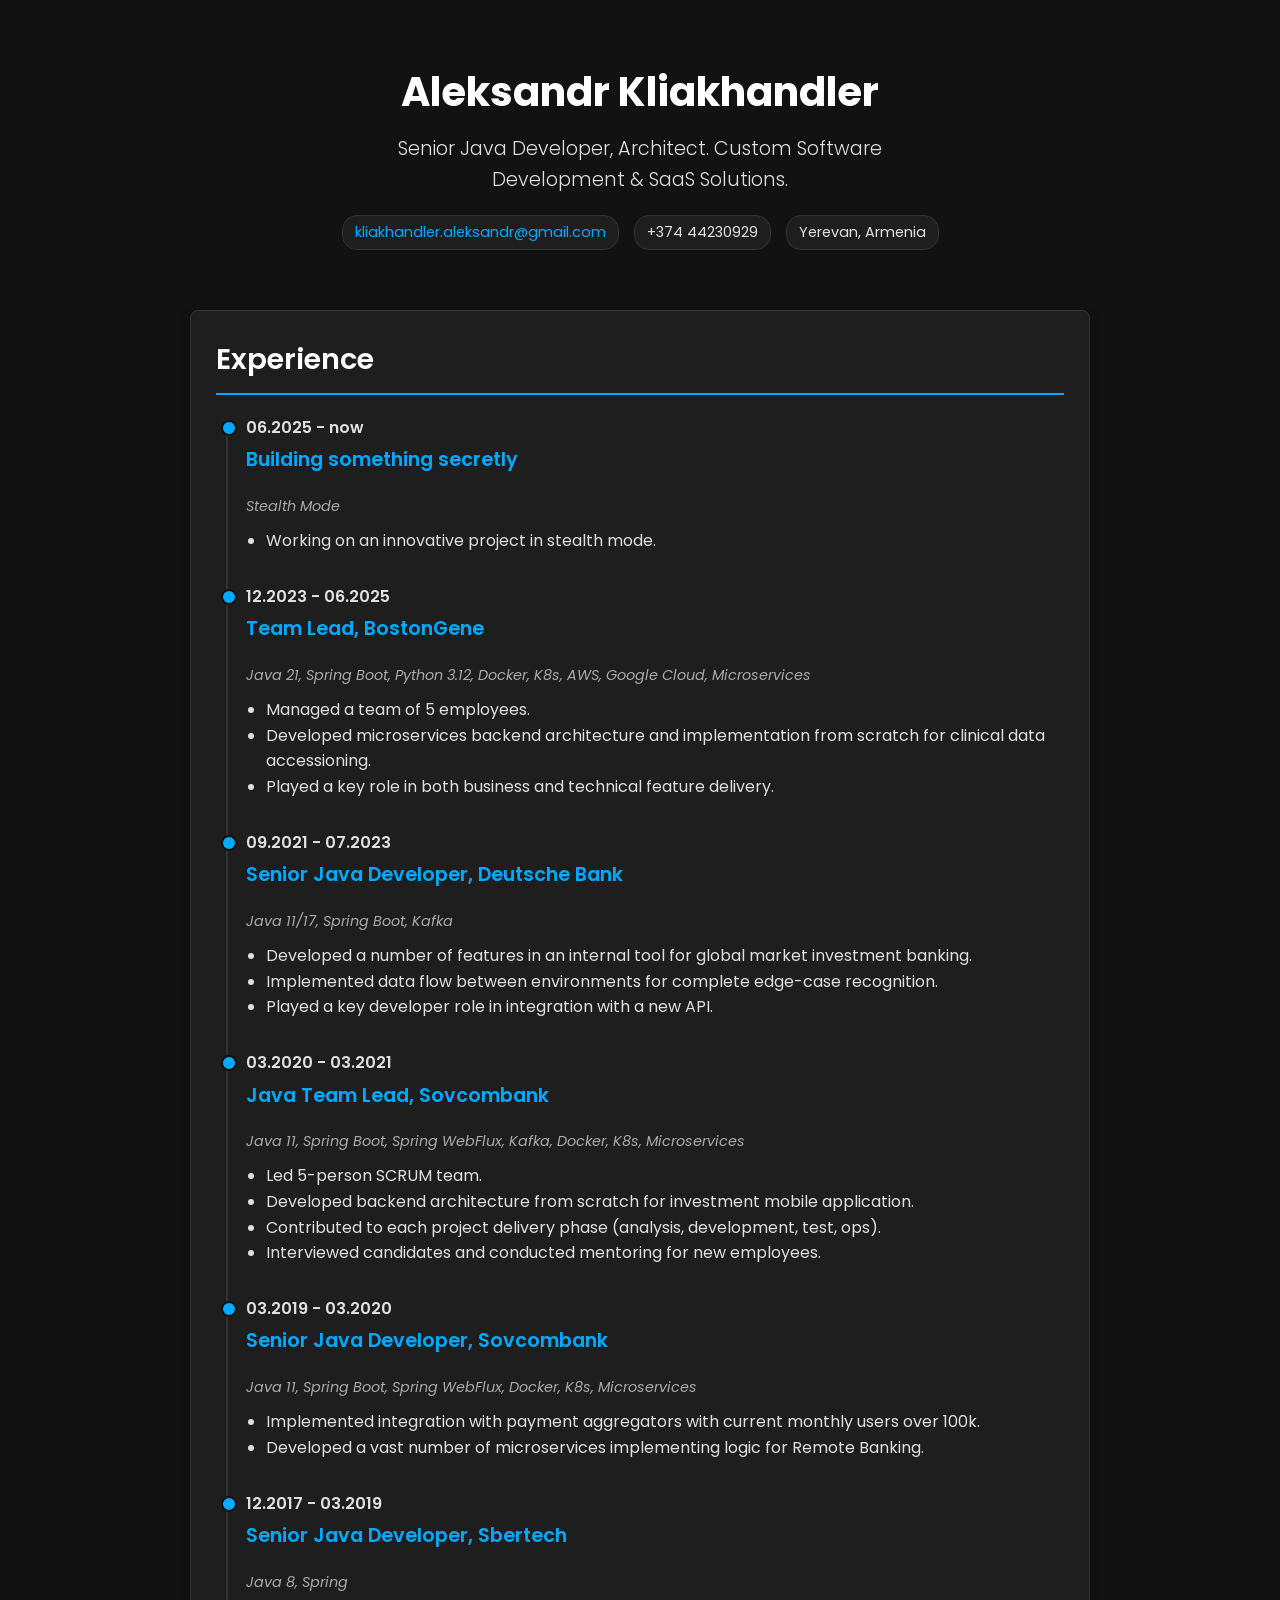
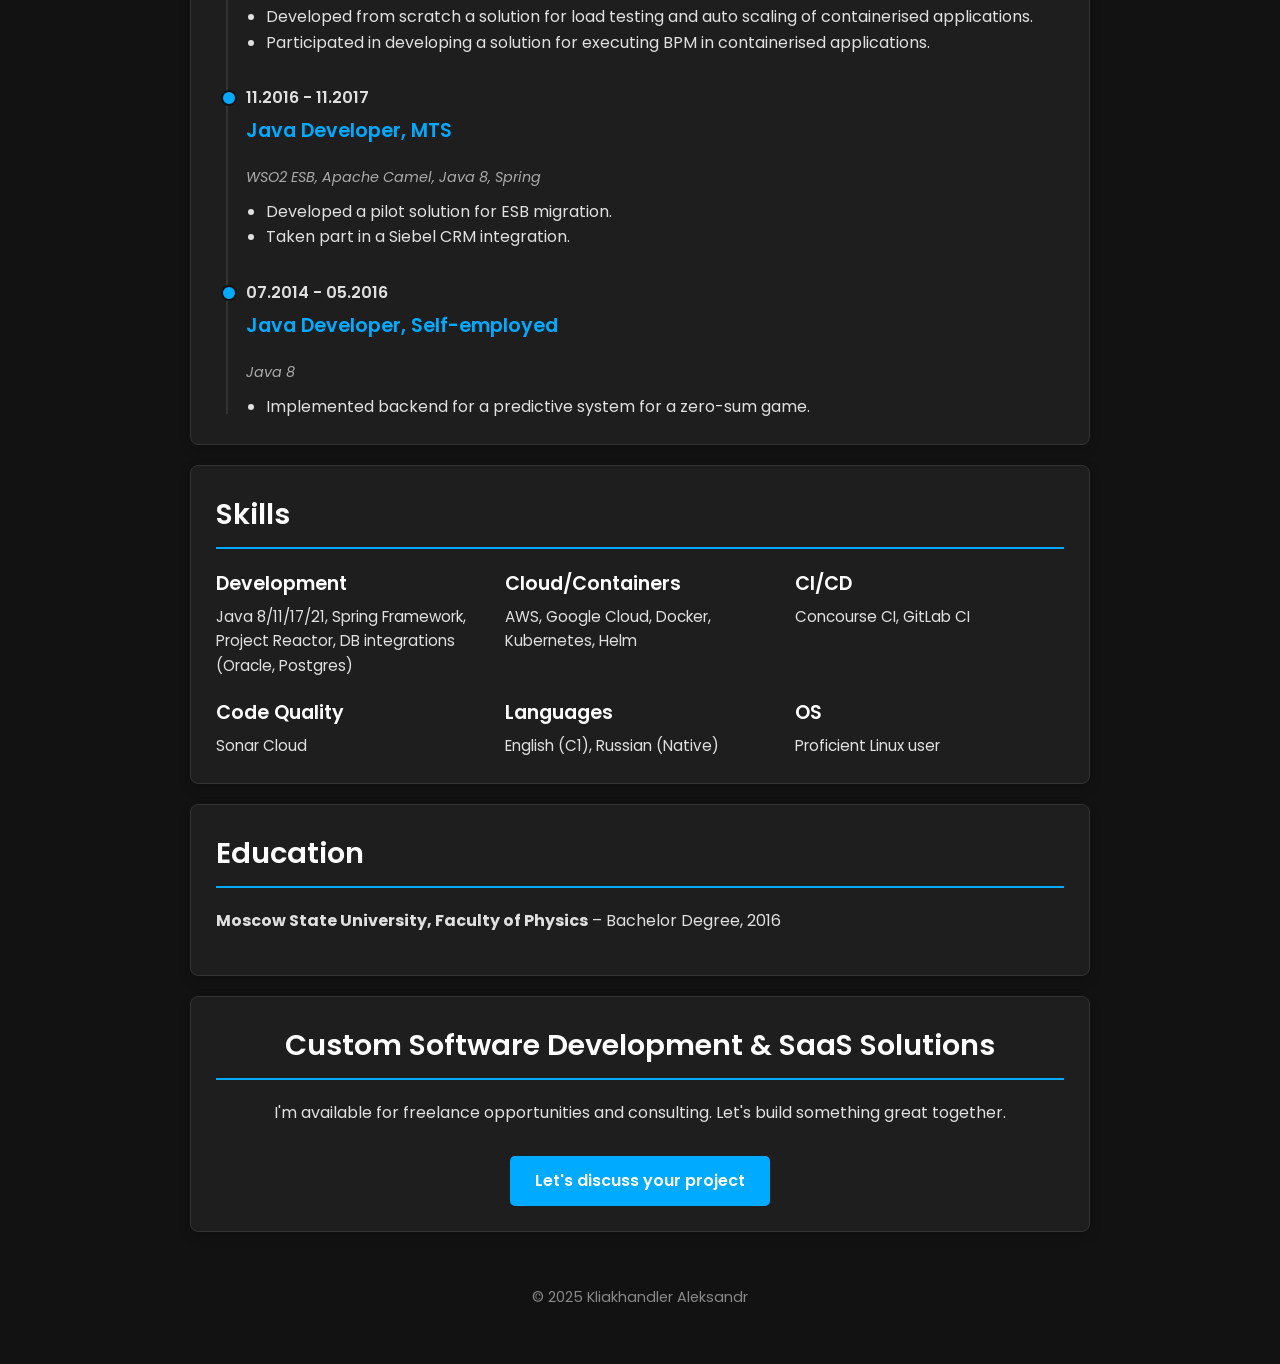
==== index.html @ 2d1e1392 "refactor: change website focus" ====
<!DOCTYPE html>
<html lang="en">
<head>
    <meta charset="UTF-8">
    <meta name="viewport" content="width=device-width, initial-scale=1.0">
    <title>Aleksandr Kliakhandler - Senior Java Developer, Architect</title>
    <link rel="stylesheet" href="style.css">
    <link rel="preconnect" href="https://fonts.googleapis.com">
    <link rel="preconnect" href="https://fonts.gstatic.com" crossorigin>
    <link href="https://fonts.googleapis.com/css2?family=Poppins:wght@300;400;600;700&display=swap" rel="stylesheet">
</head>
<body>
    <div class="container">
        <header class="header">
            <div class="header-main">
                <h1 class="name">Aleksandr Kliakhandler</h1>
                <p class="tagline">Senior Java Developer, Architect. Custom Software Development & SaaS Solutions.</p>
            </div>
            <div class="contact-info">
                <a href="mailto:kliakhandler.aleksandr@gmail.com">kliakhandler.aleksandr@gmail.com</a>
                <span>+374 44230929</span>
                <span>Yerevan, Armenia</span>
            </div>
        </header>

        <main>
            <section id="experience" class="card">
                <h2>Experience</h2>
                <div class="timeline">
                    <div class="timeline-item">
                        <div class="timeline-date">06.2025 - now</div>
                        <div class="timeline-content">
                            <h3>Building something secretly</h3>
                            <p class="tech-stack">Stealth Mode</p>
                            <ul>
                                <li>Working on an innovative project in stealth mode.</li>
                            </ul>
                        </div>
                    </div>
                    <div class="timeline-item">
                        <div class="timeline-date">12.2023 - 06.2025</div>
                        <div class="timeline-content">
                            <h3>Team Lead, BostonGene</h3>
                            <p class="tech-stack">Java 21, Spring Boot, Python 3.12, Docker, K8s, AWS, Google Cloud, Microservices</p>
                            <ul>
                                <li>Managed a team of 5 employees.</li>
                                <li>Developed microservices backend architecture and implementation from scratch for clinical data accessioning.</li>
                                <li>Played a key role in both business and technical feature delivery.</li>
                            </ul>
                        </div>
                    </div>
                    <div class="timeline-item">
                        <div class="timeline-date">09.2021 - 07.2023</div>
                        <div class="timeline-content">
                            <h3>Senior Java Developer, Deutsche Bank</h3>
                            <p class="tech-stack">Java 11/17, Spring Boot, Kafka</p>
                            <ul>
                                <li>Developed a number of features in an internal tool for global market investment banking.</li>
                                <li>Implemented data flow between environments for complete edge-case recognition.</li>
                                <li>Played a key developer role in integration with a new API.</li>
                            </ul>
                        </div>
                    </div>
                    <div class="timeline-item">
                        <div class="timeline-date">03.2020 - 03.2021</div>
                        <div class="timeline-content">
                            <h3>Java Team Lead, Sovcombank</h3>
                            <p class="tech-stack">Java 11, Spring Boot, Spring WebFlux, Kafka, Docker, K8s, Microservices</p>
                            <ul>
                                <li>Led 5-person SCRUM team.</li>
                                <li>Developed backend architecture from scratch for investment mobile application.</li>
                                <li>Contributed to each project delivery phase (analysis, development, test, ops).</li>
                                <li>Interviewed candidates and conducted mentoring for new employees.</li>
                            </ul>
                        </div>
                    </div>
                    <div class="timeline-item">
                        <div class="timeline-date">03.2019 - 03.2020</div>
                        <div class="timeline-content">
                            <h3>Senior Java Developer, Sovcombank</h3>
                            <p class="tech-stack">Java 11, Spring Boot, Spring WebFlux, Docker, K8s, Microservices</p>
                            <ul>
                                <li>Implemented integration with payment aggregators with current monthly users over 100k.</li>
                                <li>Developed a vast number of microservices implementing logic for Remote Banking.</li>
                            </ul>
                        </div>
                    </div>
                     <div class="timeline-item">
                        <div class="timeline-date">12.2017 - 03.2019</div>
                        <div class="timeline-content">
                            <h3>Senior Java Developer, Sbertech</h3>
                            <p class="tech-stack">Java 8, Spring</p>
                            <ul>
                                <li>Developed from scratch a solution for load testing and auto scaling of containerised applications.</li>
                                <li>Participated in developing a solution for executing BPM in containerised applications.</li>
                            </ul>
                        </div>
                    </div>
                    <div class="timeline-item">
                        <div class="timeline-date">11.2016 - 11.2017</div>
                        <div class="timeline-content">
                            <h3>Java Developer, MTS</h3>
                            <p class="tech-stack">WSO2 ESB, Apache Camel, Java 8, Spring</p>
                            <ul>
                                <li>Developed a pilot solution for ESB migration.</li>
                                <li>Taken part in a Siebel CRM integration.</li>
                            </ul>
                        </div>
                    </div>
                    <div class="timeline-item">
                        <div class="timeline-date">07.2014 - 05.2016</div>
                        <div class="timeline-content">
                            <h3>Java Developer, Self-employed</h3>
                            <p class="tech-stack">Java 8</p>
                            <ul>
                                <li>Implemented backend for a predictive system for a zero-sum game.</li>
                            </ul>
                        </div>
                    </div>
                </div>
            </section>

            <section id="skills" class="card">
                <h2>Skills</h2>
                <div class="skills-grid">
                    <div class="skill-category">
                        <h3>Development</h3>
                        <p>Java 8/11/17/21, Spring Framework, Project Reactor, DB integrations (Oracle, Postgres)</p>
                    </div>
                    <div class="skill-category">
                        <h3>Cloud/Containers</h3>
                        <p>AWS, Google Cloud, Docker, Kubernetes, Helm</p>
                    </div>
                    <div class="skill-category">
                        <h3>CI/CD</h3>
                        <p>Concourse CI, GitLab CI</p>
                    </div>
                    <div class="skill-category">
                        <h3>Code Quality</h3>
                        <p>Sonar Cloud</p>
                    </div>
                     <div class="skill-category">
                        <h3>Languages</h3>
                        <p>English (C1), Russian (Native)</p>
                    </div>
                     <div class="skill-category">
                        <h3>OS</h3>
                        <p>Proficient Linux user</p>
                    </div>
                </div>
            </section>

            <section id="education" class="card">
                <h2>Education</h2>
                <p><strong>Moscow State University, Faculty of Physics</strong> – Bachelor Degree, 2016</p>
            </section>

            <section id="cta" class="card">
                <h2>Custom Software Development & SaaS Solutions</h2>
                <p>I'm available for freelance opportunities and consulting. Let's build something great together.</p>
                <a href="mailto:kliakhandler.aleksandr@gmail.com" class="cta-button">Let's discuss your project</a>
            </section>
        </main>

        <footer>
            <p>&copy; 2025 Kliakhandler Aleksandr</p>
        </footer>
    </div>
</body>
</html>
---- style.css ----
:root {
    --bg-color: #121212;
    --card-color: #1e1e1e;
    --text-color: #e0e0e0;
    --heading-color: #ffffff;
    --accent-color: #00aaff;
    --accent-hover: #0088cc;
    --border-color: #333;
}

body {
    font-family: 'Poppins', sans-serif;
    background-color: var(--bg-color);
    color: var(--text-color);
    margin: 0;
    padding: 20px;
    line-height: 1.6;
}

.container {
    max-width: 900px;
    margin: 0 auto;
}

.card {
    background-color: var(--card-color);
    border-radius: 8px;
    padding: 25px;
    margin-bottom: 20px;
    border: 1px solid var(--border-color);
    box-shadow: 0 4px 12px rgba(0, 0, 0, 0.2);
}

h1, h2, h3 {
    color: var(--heading-color);
    margin-top: 0;
}

h1.name {
    font-size: 2.5rem;
    font-weight: 700;
    margin: 0;
}

h2 {
    font-size: 1.8rem;
    font-weight: 600;
    border-bottom: 2px solid var(--accent-color);
    padding-bottom: 10px;
    margin-bottom: 20px;
}

h3 {
    font-size: 1.2rem;
    font-weight: 600;
    color: var(--accent-color);
}

a {
    color: var(--accent-color);
    text-decoration: none;
    transition: color 0.3s ease;
}

a:hover {
    color: var(--accent-hover);
}

/* Header */
.header {
    text-align: center;
    padding: 40px 20px;
    margin-bottom: 20px;
}

.tagline {
    font-size: 1.2rem;
    font-weight: 300;
    max-width: 600px;
    margin: 10px auto 20px;
}

.contact-info {
    display: flex;
    flex-wrap: wrap;
    justify-content: center;
    gap: 15px;
    font-size: 0.9rem;
}

.contact-info span, .contact-info a {
    background: var(--card-color);
    padding: 5px 12px;
    border-radius: 15px;
    border: 1px solid var(--border-color);
}

/* Experience Timeline */
.timeline {
    position: relative;
    padding-left: 30px;
}

.timeline::before {
    content: '';
    position: absolute;
    left: 10px;
    top: 5px;
    bottom: 5px;
    width: 2px;
    background-color: var(--border-color);
}

.timeline-item {
    position: relative;
    margin-bottom: 30px;
}

.timeline-item:last-child {
    margin-bottom: 0;
}

.timeline-item::before {
    content: '';
    position: absolute;
    left: -25px;
    top: 5px;
    width: 12px;
    height: 12px;
    border-radius: 50%;
    background-color: var(--accent-color);
    border: 2px solid var(--bg-color);
}

.timeline-date {
    font-weight: 600;
    color: var(--text-color);
    margin-bottom: 5px;
}

.tech-stack {
    font-size: 0.9rem;
    font-style: italic;
    color: #aaa;
    margin-bottom: 10px;
}

.timeline-content ul {
    padding-left: 20px;
    margin: 0;
}

/* Skills */
.skills-grid {
    display: grid;
    grid-template-columns: repeat(auto-fit, minmax(250px, 1fr));
    gap: 20px;
}

.skill-category h3 {
    margin-bottom: 5px;
    color: var(--heading-color);
}

.skill-category p {
    margin: 0;
    font-size: 0.95rem;
}

/* CTA */
#cta {
    text-align: center;
}

.cta-button {
    display: inline-block;
    background-color: var(--accent-color);
    color: var(--heading-color);
    padding: 12px 25px;
    border-radius: 5px;
    font-weight: 600;
    margin-top: 15px;
    transition: background-color 0.3s ease, transform 0.2s ease;
}

.cta-button:hover {
    background-color: var(--accent-hover);
    color: var(--heading-color);
    transform: translateY(-2px);
}

/* Footer */
footer {
    text-align: center;
    padding: 20px;
    margin-top: 20px;
    font-size: 0.9rem;
    color: #888;
}

/* Responsive Design */
@media (max-width: 768px) {
    body {
        padding: 10px;
    }
    .header {
        padding: 20px 10px;
    }
    h1.name {
        font-size: 2rem;
    }
    .tagline {
        font-size: 1rem;
    }
    .card {
        padding: 20px;
    }
    .contact-info {
        flex-direction: column;
        gap: 10px;
    }
}
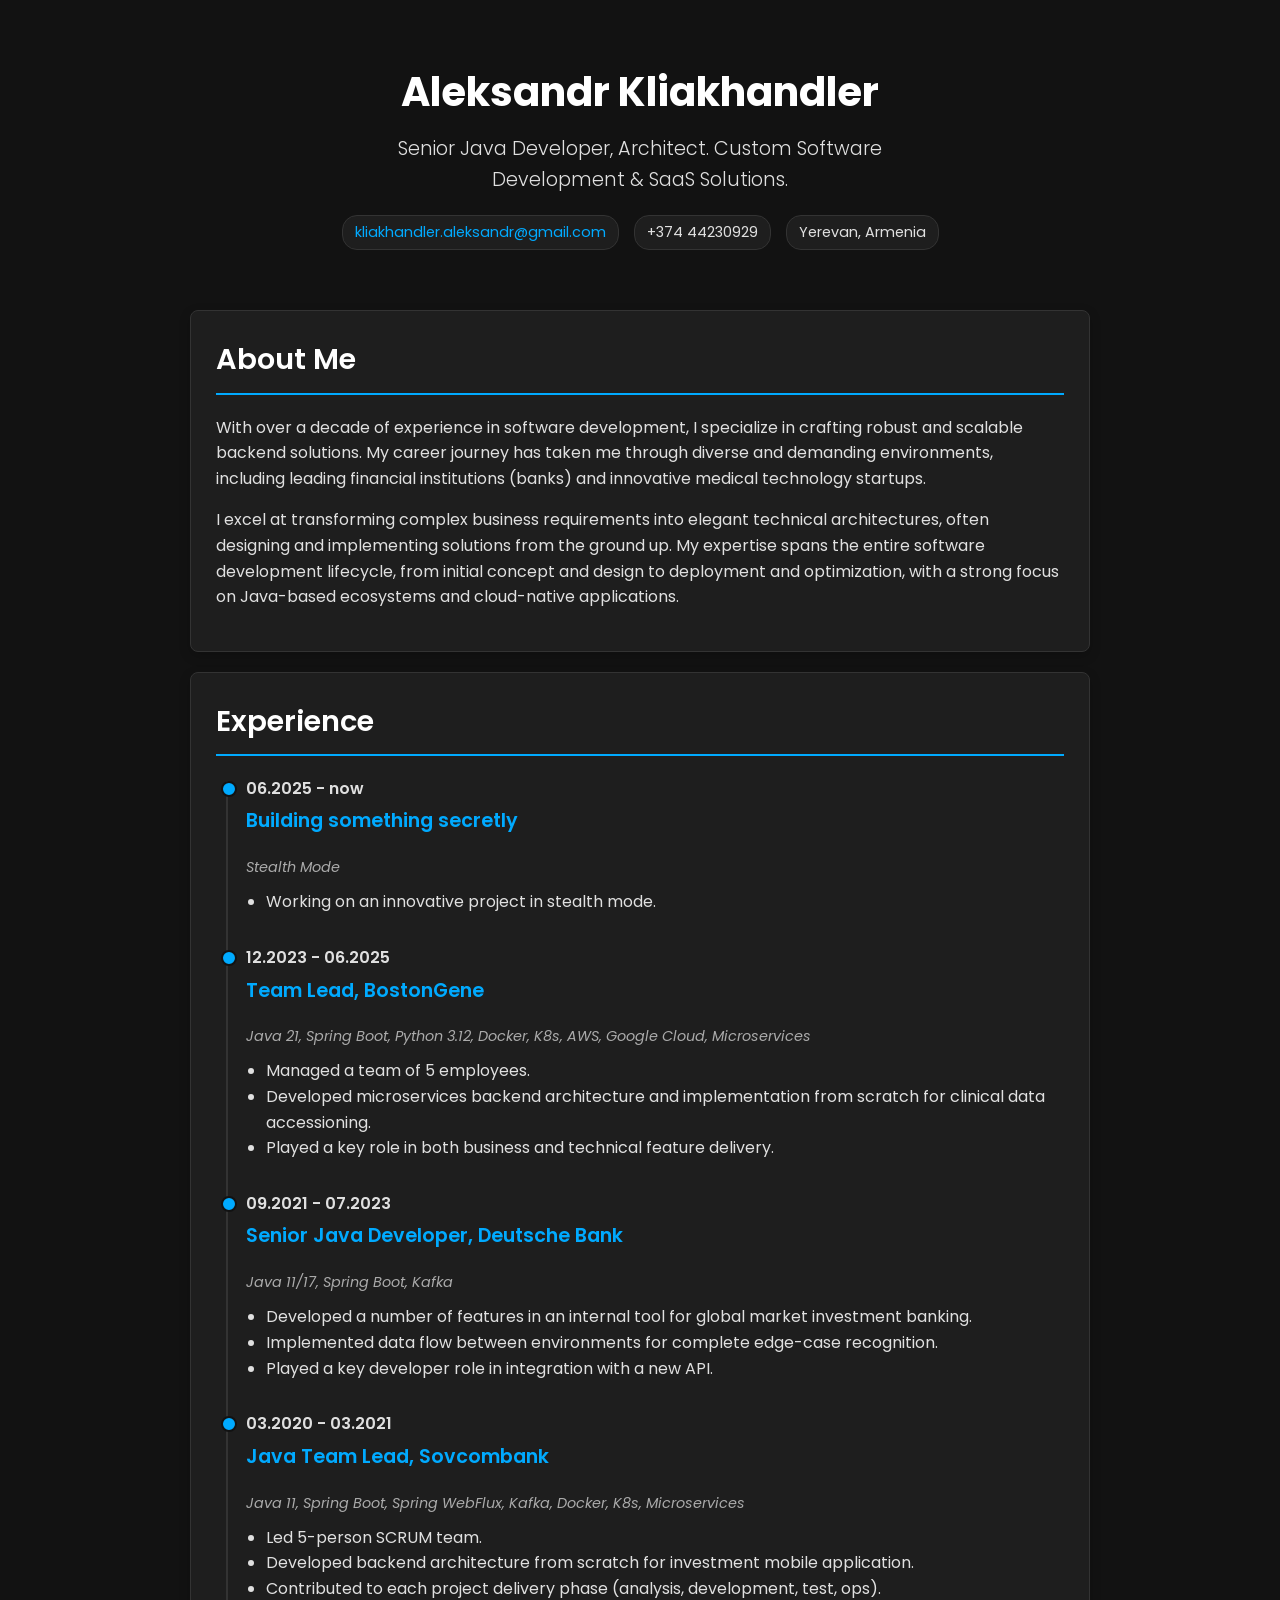
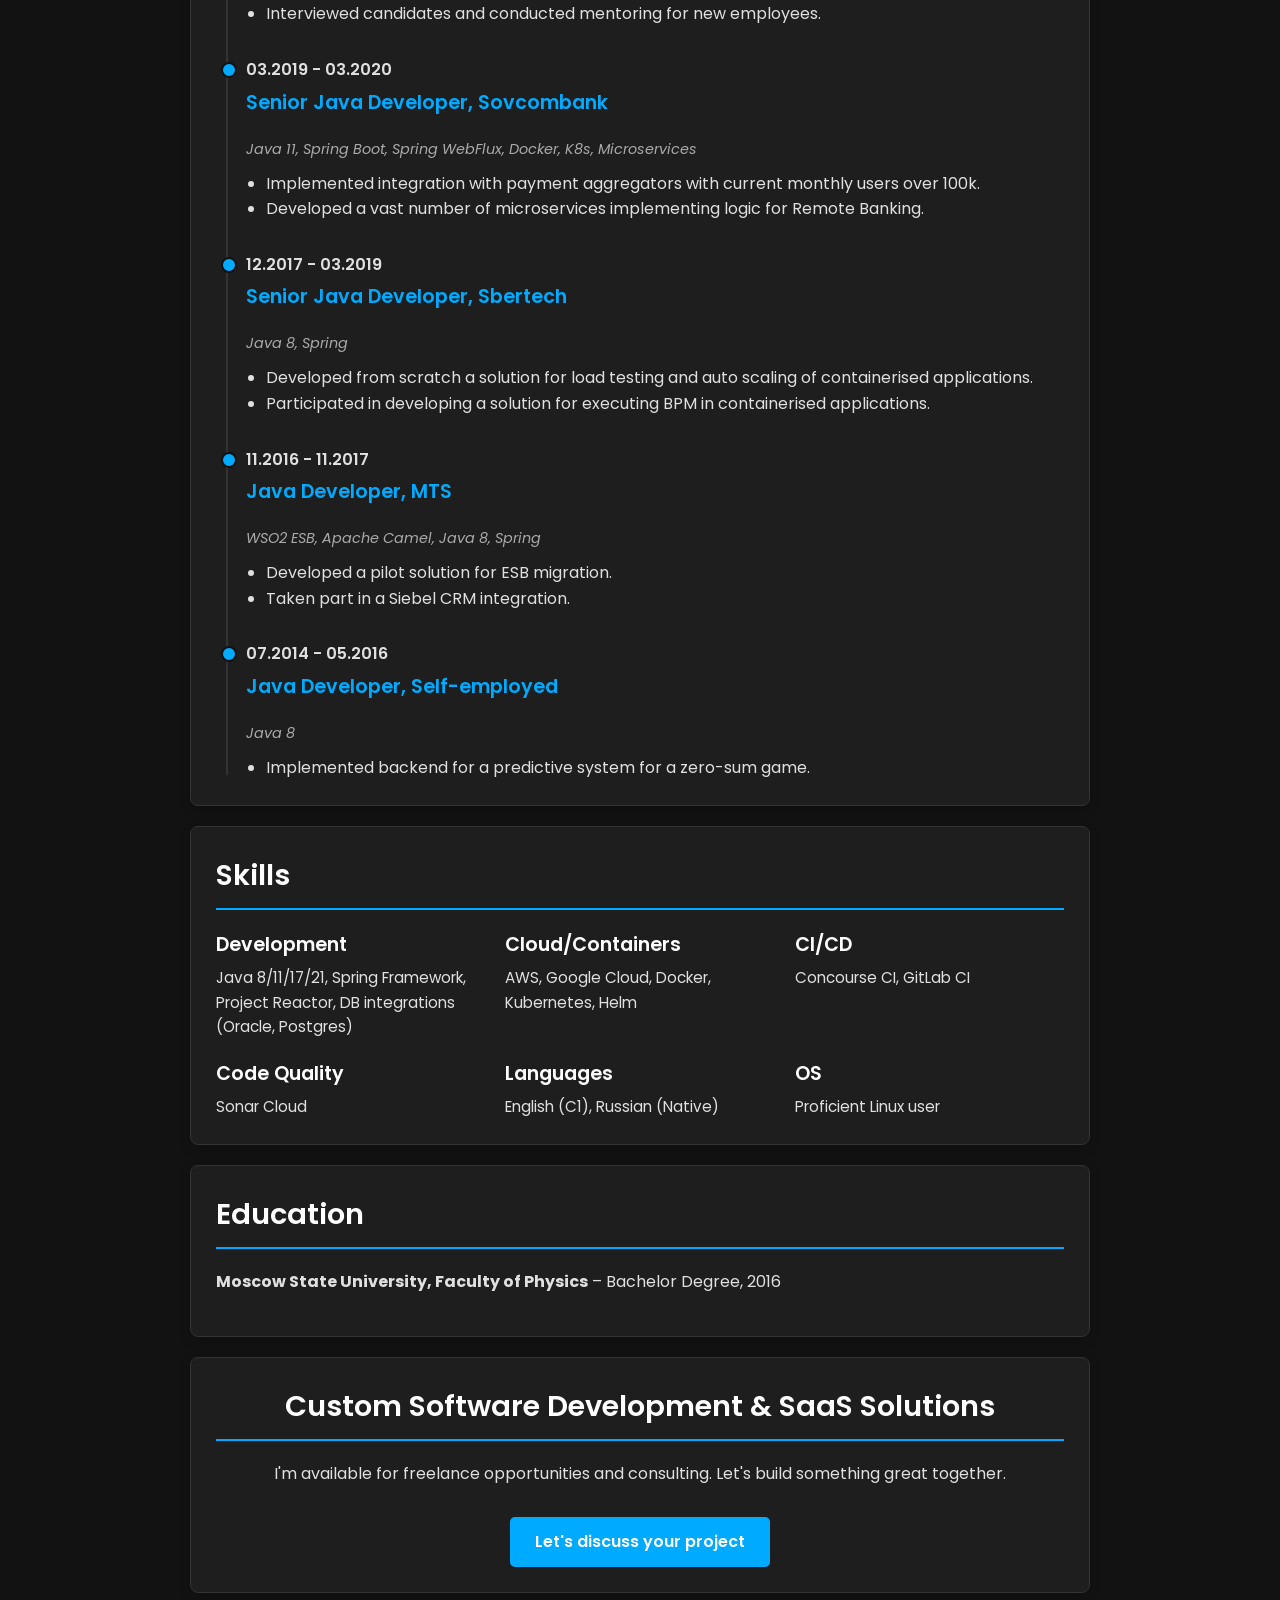
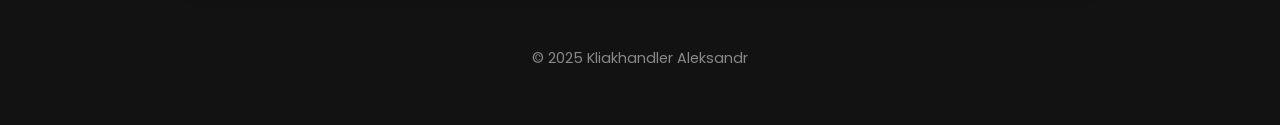
==== commit a713c178: "feat: add introductory section" ====
--- a/index.html
+++ b/index.html
@@ -24,6 +24,12 @@
         </header>
 
         <main>
+            <section id="introduction" class="card">
+                <h2>About Me</h2>
+                <p>With over a decade of experience in software development, I specialize in crafting robust and scalable backend solutions. My career journey has taken me through diverse and demanding environments, including leading financial institutions (banks) and innovative medical technology startups.</p>
+                <p>I excel at transforming complex business requirements into elegant technical architectures, often designing and implementing solutions from the ground up. My expertise spans the entire software development lifecycle, from initial concept and design to deployment and optimization, with a strong focus on Java-based ecosystems and cloud-native applications.</p>
+            </section>
+
             <section id="experience" class="card">
                 <h2>Experience</h2>
                 <div class="timeline">
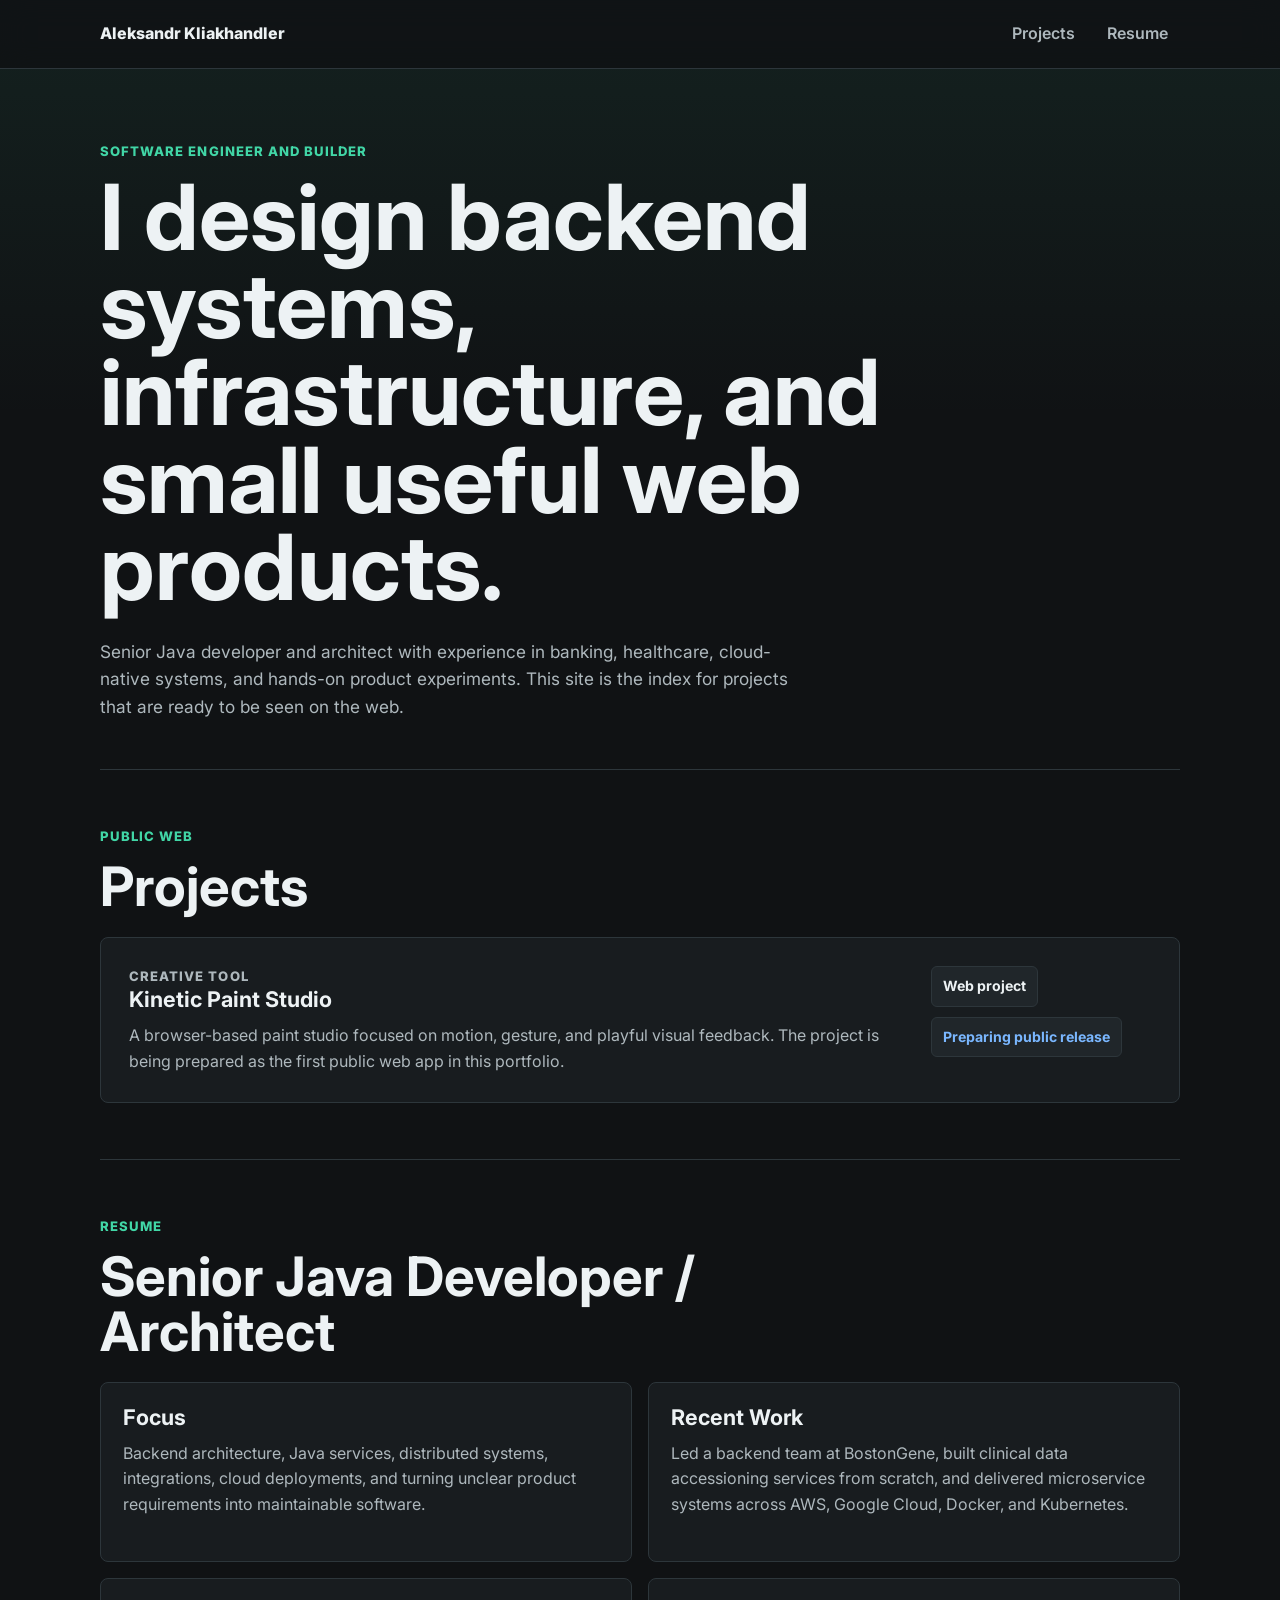
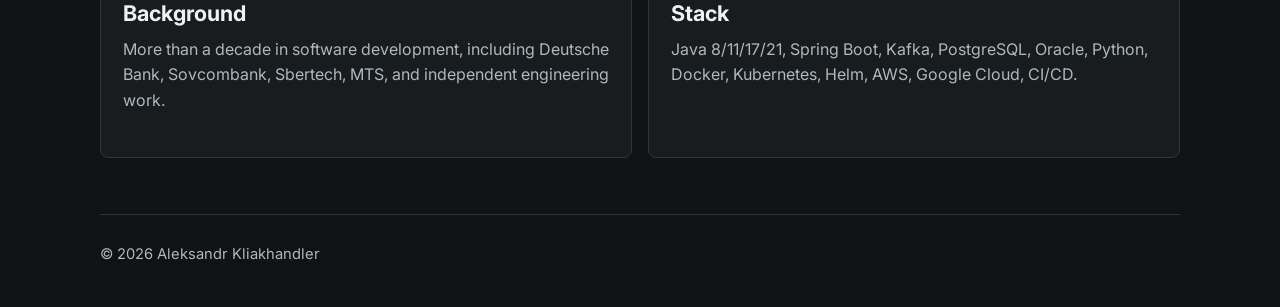
==== commit 9fd32250: "feat: turn homepage into project index" ====
--- a/index.html
+++ b/index.html
@@ -3,174 +3,99 @@
 <head>
     <meta charset="UTF-8">
     <meta name="viewport" content="width=device-width, initial-scale=1.0">
-    <title>Aleksandr Kliakhandler - Senior Java Developer, Architect</title>
+    <title>Aleksandr Kliakhandler - Projects</title>
+    <meta name="description" content="Personal index for Aleksandr Kliakhandler: selected web projects and a short professional resume.">
     <link rel="stylesheet" href="style.css">
     <link rel="preconnect" href="https://fonts.googleapis.com">
     <link rel="preconnect" href="https://fonts.gstatic.com" crossorigin>
-    <link href="https://fonts.googleapis.com/css2?family=Poppins:wght@300;400;600;700&display=swap" rel="stylesheet">
+    <link href="https://fonts.googleapis.com/css2?family=Inter:wght@400;500;600;700;800&amp;display=swap" rel="stylesheet">
 </head>
 <body>
-    <div class="container">
-        <header class="header">
-            <div class="header-main">
-                <h1 class="name">Aleksandr Kliakhandler</h1>
-                <p class="tagline">Senior Java Developer, Architect. Custom Software Development & SaaS Solutions.</p>
+    <header class="site-header">
+        <nav class="nav" aria-label="Main navigation">
+            <a class="brand" href="/">Aleksandr Kliakhandler</a>
+            <div class="nav-links">
+                <a href="#projects">Projects</a>
+                <a href="#resume">Resume</a>
             </div>
-            <div class="contact-info">
-                <a href="mailto:kliakhandler.aleksandr@gmail.com">kliakhandler.aleksandr@gmail.com</a>
-                <span>+374 44230929</span>
-                <span>Yerevan, Armenia</span>
+        </nav>
+    </header>
+
+    <main>
+        <section class="hero" aria-labelledby="intro-title">
+            <div class="hero-copy">
+                <p class="eyebrow">Software engineer and builder</p>
+                <h1 id="intro-title">I design backend systems, infrastructure, and small useful web products.</h1>
+                <p class="intro">
+                    Senior Java developer and architect with experience in banking, healthcare, cloud-native systems,
+                    and hands-on product experiments. This site is the index for projects that are ready to be seen on the web.
+                </p>
             </div>
-        </header>
+        </section>
 
-        <main>
-            <section id="introduction" class="card">
-                <h2>About Me</h2>
-                <p>With over a decade of experience in software development, I specialize in crafting robust and scalable backend solutions. My career journey has taken me through diverse and demanding environments, including leading financial institutions (banks) and innovative medical technology startups.</p>
-                <p>I excel at transforming complex business requirements into elegant technical architectures, often designing and implementing solutions from the ground up. My expertise spans the entire software development lifecycle, from initial concept and design to deployment and optimization, with a strong focus on Java-based ecosystems and cloud-native applications.</p>
-            </section>
+        <section id="projects" class="section" aria-labelledby="projects-title">
+            <div class="section-heading">
+                <p class="eyebrow">Public web</p>
+                <h2 id="projects-title">Projects</h2>
+            </div>
 
-            <section id="experience" class="card">
-                <h2>Experience</h2>
-                <div class="timeline">
-                    <div class="timeline-item">
-                        <div class="timeline-date">06.2025 - now</div>
-                        <div class="timeline-content">
-                            <h3>Building something secretly</h3>
-                            <p class="tech-stack">Stealth Mode</p>
-                            <ul>
-                                <li>Working on an innovative project in stealth mode.</li>
-                            </ul>
-                        </div>
-                    </div>
-                    <div class="timeline-item">
-                        <div class="timeline-date">12.2023 - 06.2025</div>
-                        <div class="timeline-content">
-                            <h3>Team Lead, BostonGene</h3>
-                            <p class="tech-stack">Java 21, Spring Boot, Python 3.12, Docker, K8s, AWS, Google Cloud, Microservices</p>
-                            <ul>
-                                <li>Managed a team of 5 employees.</li>
-                                <li>Developed microservices backend architecture and implementation from scratch for clinical data accessioning.</li>
-                                <li>Played a key role in both business and technical feature delivery.</li>
-                            </ul>
-                        </div>
-                    </div>
-                    <div class="timeline-item">
-                        <div class="timeline-date">09.2021 - 07.2023</div>
-                        <div class="timeline-content">
-                            <h3>Senior Java Developer, Deutsche Bank</h3>
-                            <p class="tech-stack">Java 11/17, Spring Boot, Kafka</p>
-                            <ul>
-                                <li>Developed a number of features in an internal tool for global market investment banking.</li>
-                                <li>Implemented data flow between environments for complete edge-case recognition.</li>
-                                <li>Played a key developer role in integration with a new API.</li>
-                            </ul>
-                        </div>
-                    </div>
-                    <div class="timeline-item">
-                        <div class="timeline-date">03.2020 - 03.2021</div>
-                        <div class="timeline-content">
-                            <h3>Java Team Lead, Sovcombank</h3>
-                            <p class="tech-stack">Java 11, Spring Boot, Spring WebFlux, Kafka, Docker, K8s, Microservices</p>
-                            <ul>
-                                <li>Led 5-person SCRUM team.</li>
-                                <li>Developed backend architecture from scratch for investment mobile application.</li>
-                                <li>Contributed to each project delivery phase (analysis, development, test, ops).</li>
-                                <li>Interviewed candidates and conducted mentoring for new employees.</li>
-                            </ul>
-                        </div>
-                    </div>
-                    <div class="timeline-item">
-                        <div class="timeline-date">03.2019 - 03.2020</div>
-                        <div class="timeline-content">
-                            <h3>Senior Java Developer, Sovcombank</h3>
-                            <p class="tech-stack">Java 11, Spring Boot, Spring WebFlux, Docker, K8s, Microservices</p>
-                            <ul>
-                                <li>Implemented integration with payment aggregators with current monthly users over 100k.</li>
-                                <li>Developed a vast number of microservices implementing logic for Remote Banking.</li>
-                            </ul>
-                        </div>
-                    </div>
-                     <div class="timeline-item">
-                        <div class="timeline-date">12.2017 - 03.2019</div>
-                        <div class="timeline-content">
-                            <h3>Senior Java Developer, Sbertech</h3>
-                            <p class="tech-stack">Java 8, Spring</p>
-                            <ul>
-                                <li>Developed from scratch a solution for load testing and auto scaling of containerised applications.</li>
-                                <li>Participated in developing a solution for executing BPM in containerised applications.</li>
-                            </ul>
-                        </div>
-                    </div>
-                    <div class="timeline-item">
-                        <div class="timeline-date">11.2016 - 11.2017</div>
-                        <div class="timeline-content">
-                            <h3>Java Developer, MTS</h3>
-                            <p class="tech-stack">WSO2 ESB, Apache Camel, Java 8, Spring</p>
-                            <ul>
-                                <li>Developed a pilot solution for ESB migration.</li>
-                                <li>Taken part in a Siebel CRM integration.</li>
-                            </ul>
-                        </div>
-                    </div>
-                    <div class="timeline-item">
-                        <div class="timeline-date">07.2014 - 05.2016</div>
-                        <div class="timeline-content">
-                            <h3>Java Developer, Self-employed</h3>
-                            <p class="tech-stack">Java 8</p>
-                            <ul>
-                                <li>Implemented backend for a predictive system for a zero-sum game.</li>
-                            </ul>
-                        </div>
-                    </div>
+            <article class="project-card">
+                <div class="project-main">
+                    <p class="project-kicker">Creative tool</p>
+                    <h3>Kinetic Paint Studio</h3>
+                    <p>
+                        A browser-based paint studio focused on motion, gesture, and playful visual feedback.
+                        The project is being prepared as the first public web app in this portfolio.
+                    </p>
                 </div>
-            </section>
+                <div class="project-meta" aria-label="Kinetic Paint Studio status">
+                    <span>Web project</span>
+                    <span>Preparing public release</span>
+                </div>
+            </article>
+        </section>
 
-            <section id="skills" class="card">
-                <h2>Skills</h2>
-                <div class="skills-grid">
-                    <div class="skill-category">
-                        <h3>Development</h3>
-                        <p>Java 8/11/17/21, Spring Framework, Project Reactor, DB integrations (Oracle, Postgres)</p>
-                    </div>
-                    <div class="skill-category">
-                        <h3>Cloud/Containers</h3>
-                        <p>AWS, Google Cloud, Docker, Kubernetes, Helm</p>
-                    </div>
-                    <div class="skill-category">
-                        <h3>CI/CD</h3>
-                        <p>Concourse CI, GitLab CI</p>
-                    </div>
-                    <div class="skill-category">
-                        <h3>Code Quality</h3>
-                        <p>Sonar Cloud</p>
-                    </div>
-                     <div class="skill-category">
-                        <h3>Languages</h3>
-                        <p>English (C1), Russian (Native)</p>
-                    </div>
-                     <div class="skill-category">
-                        <h3>OS</h3>
-                        <p>Proficient Linux user</p>
-                    </div>
+        <section id="resume" class="section resume-section" aria-labelledby="resume-title">
+            <div class="section-heading">
+                <p class="eyebrow">Resume</p>
+                <h2 id="resume-title">Senior Java Developer / Architect</h2>
+            </div>
+
+            <div class="resume-grid">
+                <div>
+                    <h3>Focus</h3>
+                    <p>
+                        Backend architecture, Java services, distributed systems, integrations, cloud deployments,
+                        and turning unclear product requirements into maintainable software.
+                    </p>
                 </div>
-            </section>
+                <div>
+                    <h3>Recent Work</h3>
+                    <p>
+                        Led a backend team at BostonGene, built clinical data accessioning services from scratch,
+                        and delivered microservice systems across AWS, Google Cloud, Docker, and Kubernetes.
+                    </p>
+                </div>
+                <div>
+                    <h3>Background</h3>
+                    <p>
+                        More than a decade in software development, including Deutsche Bank, Sovcombank, Sbertech,
+                        MTS, and independent engineering work.
+                    </p>
+                </div>
+                <div>
+                    <h3>Stack</h3>
+                    <p>
+                        Java 8/11/17/21, Spring Boot, Kafka, PostgreSQL, Oracle, Python, Docker, Kubernetes,
+                        Helm, AWS, Google Cloud, CI/CD.
+                    </p>
+                </div>
+            </div>
+        </section>
+    </main>
 
-            <section id="education" class="card">
-                <h2>Education</h2>
-                <p><strong>Moscow State University, Faculty of Physics</strong> – Bachelor Degree, 2016</p>
-            </section>
-
-            <section id="cta" class="card">
-                <h2>Custom Software Development & SaaS Solutions</h2>
-                <p>I'm available for freelance opportunities and consulting. Let's build something great together.</p>
-                <a href="mailto:kliakhandler.aleksandr@gmail.com" class="cta-button">Let's discuss your project</a>
-            </section>
-        </main>
-
-        <footer>
-            <p>&copy; 2025 Kliakhandler Aleksandr</p>
-        </footer>
-    </div>
+    <footer class="footer">
+        <p>&copy; 2026 Aleksandr Kliakhandler</p>
+    </footer>
 </body>
 </html>
--- a/style.css
+++ b/style.css
@@ -1,222 +1,258 @@
 :root {
-    --bg-color: #121212;
-    --card-color: #1e1e1e;
-    --text-color: #e0e0e0;
-    --heading-color: #ffffff;
-    --accent-color: #00aaff;
-    --accent-hover: #0088cc;
-    --border-color: #333;
+    --bg: #101214;
+    --surface: #181c1f;
+    --surface-strong: #20262a;
+    --text: #edf2f4;
+    --muted: #aeb8bd;
+    --line: #2d363b;
+    --accent: #41d6a6;
+    --accent-2: #f0b35b;
+    --accent-3: #7ab7ff;
+}
+
+* {
+    box-sizing: border-box;
+}
+
+html {
+    scroll-behavior: smooth;
 }
 
 body {
-    font-family: 'Poppins', sans-serif;
-    background-color: var(--bg-color);
-    color: var(--text-color);
-    margin: 0;
-    padding: 20px;
+    min-width: 320px;
+    margin: 0;
+    font-family: Inter, system-ui, -apple-system, BlinkMacSystemFont, "Segoe UI", sans-serif;
+    background:
+        linear-gradient(180deg, rgba(65, 214, 166, 0.08), transparent 420px),
+        var(--bg);
+    color: var(--text);
     line-height: 1.6;
 }
 
-.container {
-    max-width: 900px;
+a {
+    color: inherit;
+    text-decoration: none;
+}
+
+.site-header {
+    border-bottom: 1px solid var(--line);
+    background: rgba(16, 18, 20, 0.9);
+    position: sticky;
+    top: 0;
+    z-index: 10;
+    backdrop-filter: blur(14px);
+}
+
+.nav {
+    width: min(1080px, calc(100% - 32px));
+    min-height: 68px;
     margin: 0 auto;
-}
-
-.card {
-    background-color: var(--card-color);
+    display: flex;
+    align-items: center;
+    justify-content: space-between;
+    gap: 20px;
+}
+
+.brand {
+    font-weight: 800;
+    letter-spacing: 0;
+}
+
+.nav-links {
+    display: flex;
+    align-items: center;
+    gap: 8px;
+}
+
+.nav-links a {
+    min-height: 40px;
+    padding: 8px 12px;
+    border-radius: 6px;
+    color: var(--muted);
+    font-weight: 600;
+}
+
+.nav-links a:hover {
+    color: var(--text);
+    background: var(--surface);
+}
+
+main {
+    width: min(1080px, calc(100% - 32px));
+    margin: 0 auto;
+}
+
+.hero {
+    min-height: 58vh;
+    display: grid;
+    align-items: center;
+    padding: 72px 0 48px;
+    border-bottom: 1px solid var(--line);
+}
+
+.hero-copy {
+    max-width: 860px;
+}
+
+.eyebrow {
+    margin: 0 0 12px;
+    color: var(--accent);
+    font-size: 0.82rem;
+    font-weight: 800;
+    letter-spacing: 0.08em;
+    text-transform: uppercase;
+}
+
+h1,
+h2,
+h3,
+p {
+    overflow-wrap: anywhere;
+}
+
+h1 {
+    max-width: 920px;
+    margin: 0;
+    font-size: clamp(2.4rem, 8vw, 5.7rem);
+    line-height: 0.96;
+    letter-spacing: 0;
+}
+
+.intro {
+    max-width: 720px;
+    margin: 26px 0 0;
+    color: var(--muted);
+    font-size: 1.08rem;
+}
+
+.section {
+    padding: 56px 0;
+    border-bottom: 1px solid var(--line);
+}
+
+.section-heading {
+    max-width: 720px;
+    margin-bottom: 24px;
+}
+
+h2 {
+    margin: 0;
+    font-size: clamp(2rem, 5vw, 3.4rem);
+    line-height: 1;
+    letter-spacing: 0;
+}
+
+.project-card {
+    display: grid;
+    grid-template-columns: minmax(0, 1fr) 220px;
+    gap: 28px;
+    align-items: start;
+    padding: 28px;
+    border: 1px solid var(--line);
     border-radius: 8px;
-    padding: 25px;
-    margin-bottom: 20px;
-    border: 1px solid var(--border-color);
-    box-shadow: 0 4px 12px rgba(0, 0, 0, 0.2);
-}
-
-h1, h2, h3 {
-    color: var(--heading-color);
-    margin-top: 0;
-}
-
-h1.name {
-    font-size: 2.5rem;
+    background: var(--surface);
+}
+
+.project-kicker {
+    margin: 0 0 8px;
+    color: var(--accent-2);
+    font-size: 0.82rem;
+    font-weight: 800;
+    letter-spacing: 0.08em;
+    text-transform: uppercase;
+}
+
+.project-card h3,
+.resume-grid h3 {
+    margin: 0 0 10px;
+    font-size: 1.35rem;
+    line-height: 1.2;
+}
+
+.project-card p,
+.resume-grid p {
+    margin: 0;
+    color: var(--muted);
+}
+
+.project-meta {
+    display: grid;
+    gap: 10px;
+}
+
+.project-meta span {
+    min-height: 38px;
+    display: inline-flex;
+    align-items: center;
+    width: fit-content;
+    max-width: 100%;
+    padding: 8px 11px;
+    border: 1px solid var(--line);
+    border-radius: 6px;
+    background: var(--surface-strong);
+    color: var(--text);
+    font-size: 0.88rem;
     font-weight: 700;
-    margin: 0;
-}
-
-h2 {
-    font-size: 1.8rem;
-    font-weight: 600;
-    border-bottom: 2px solid var(--accent-color);
-    padding-bottom: 10px;
-    margin-bottom: 20px;
-}
-
-h3 {
-    font-size: 1.2rem;
-    font-weight: 600;
-    color: var(--accent-color);
-}
-
-a {
-    color: var(--accent-color);
-    text-decoration: none;
-    transition: color 0.3s ease;
-}
-
-a:hover {
-    color: var(--accent-hover);
-}
-
-/* Header */
-.header {
-    text-align: center;
-    padding: 40px 20px;
-    margin-bottom: 20px;
-}
-
-.tagline {
-    font-size: 1.2rem;
-    font-weight: 300;
-    max-width: 600px;
-    margin: 10px auto 20px;
-}
-
-.contact-info {
-    display: flex;
-    flex-wrap: wrap;
-    justify-content: center;
-    gap: 15px;
-    font-size: 0.9rem;
-}
-
-.contact-info span, .contact-info a {
-    background: var(--card-color);
-    padding: 5px 12px;
-    border-radius: 15px;
-    border: 1px solid var(--border-color);
-}
-
-/* Experience Timeline */
-.timeline {
-    position: relative;
-    padding-left: 30px;
-}
-
-.timeline::before {
-    content: '';
-    position: absolute;
-    left: 10px;
-    top: 5px;
-    bottom: 5px;
-    width: 2px;
-    background-color: var(--border-color);
-}
-
-.timeline-item {
-    position: relative;
-    margin-bottom: 30px;
-}
-
-.timeline-item:last-child {
-    margin-bottom: 0;
-}
-
-.timeline-item::before {
-    content: '';
-    position: absolute;
-    left: -25px;
-    top: 5px;
-    width: 12px;
-    height: 12px;
-    border-radius: 50%;
-    background-color: var(--accent-color);
-    border: 2px solid var(--bg-color);
-}
-
-.timeline-date {
-    font-weight: 600;
-    color: var(--text-color);
-    margin-bottom: 5px;
-}
-
-.tech-stack {
-    font-size: 0.9rem;
-    font-style: italic;
-    color: #aaa;
-    margin-bottom: 10px;
-}
-
-.timeline-content ul {
-    padding-left: 20px;
-    margin: 0;
-}
-
-/* Skills */
-.skills-grid {
-    display: grid;
-    grid-template-columns: repeat(auto-fit, minmax(250px, 1fr));
-    gap: 20px;
-}
-
-.skill-category h3 {
-    margin-bottom: 5px;
-    color: var(--heading-color);
-}
-
-.skill-category p {
-    margin: 0;
-    font-size: 0.95rem;
-}
-
-/* CTA */
-#cta {
-    text-align: center;
-}
-
-.cta-button {
-    display: inline-block;
-    background-color: var(--accent-color);
-    color: var(--heading-color);
-    padding: 12px 25px;
-    border-radius: 5px;
-    font-weight: 600;
-    margin-top: 15px;
-    transition: background-color 0.3s ease, transform 0.2s ease;
-}
-
-.cta-button:hover {
-    background-color: var(--accent-hover);
-    color: var(--heading-color);
-    transform: translateY(-2px);
-}
-
-/* Footer */
-footer {
-    text-align: center;
-    padding: 20px;
-    margin-top: 20px;
-    font-size: 0.9rem;
-    color: #888;
-}
-
-/* Responsive Design */
-@media (max-width: 768px) {
-    body {
-        padding: 10px;
-    }
-    .header {
-        padding: 20px 10px;
-    }
-    h1.name {
-        font-size: 2rem;
-    }
-    .tagline {
-        font-size: 1rem;
-    }
-    .card {
-        padding: 20px;
-    }
-    .contact-info {
+}
+
+.project-meta span:last-child {
+    color: var(--accent-3);
+}
+
+.resume-grid {
+    display: grid;
+    grid-template-columns: repeat(2, minmax(0, 1fr));
+    gap: 16px;
+}
+
+.resume-grid > div {
+    min-height: 180px;
+    padding: 22px;
+    border: 1px solid var(--line);
+    border-radius: 8px;
+    background: var(--surface);
+}
+
+.footer {
+    width: min(1080px, calc(100% - 32px));
+    margin: 0 auto;
+    padding: 28px 0 40px;
+    color: var(--muted);
+    font-size: 0.92rem;
+}
+
+.footer p {
+    margin: 0;
+}
+
+@media (max-width: 760px) {
+    .nav {
+        min-height: 62px;
+        align-items: flex-start;
         flex-direction: column;
-        gap: 10px;
-    }
-}
+        justify-content: center;
+        padding: 12px 0;
+    }
+
+    .nav-links {
+        width: 100%;
+    }
+
+    .hero {
+        min-height: auto;
+        padding: 54px 0 42px;
+    }
+
+    .project-card,
+    .resume-grid {
+        grid-template-columns: 1fr;
+    }
+
+    .project-card {
+        padding: 22px;
+    }
+
+    .resume-grid > div {
+        min-height: auto;
+    }
+}
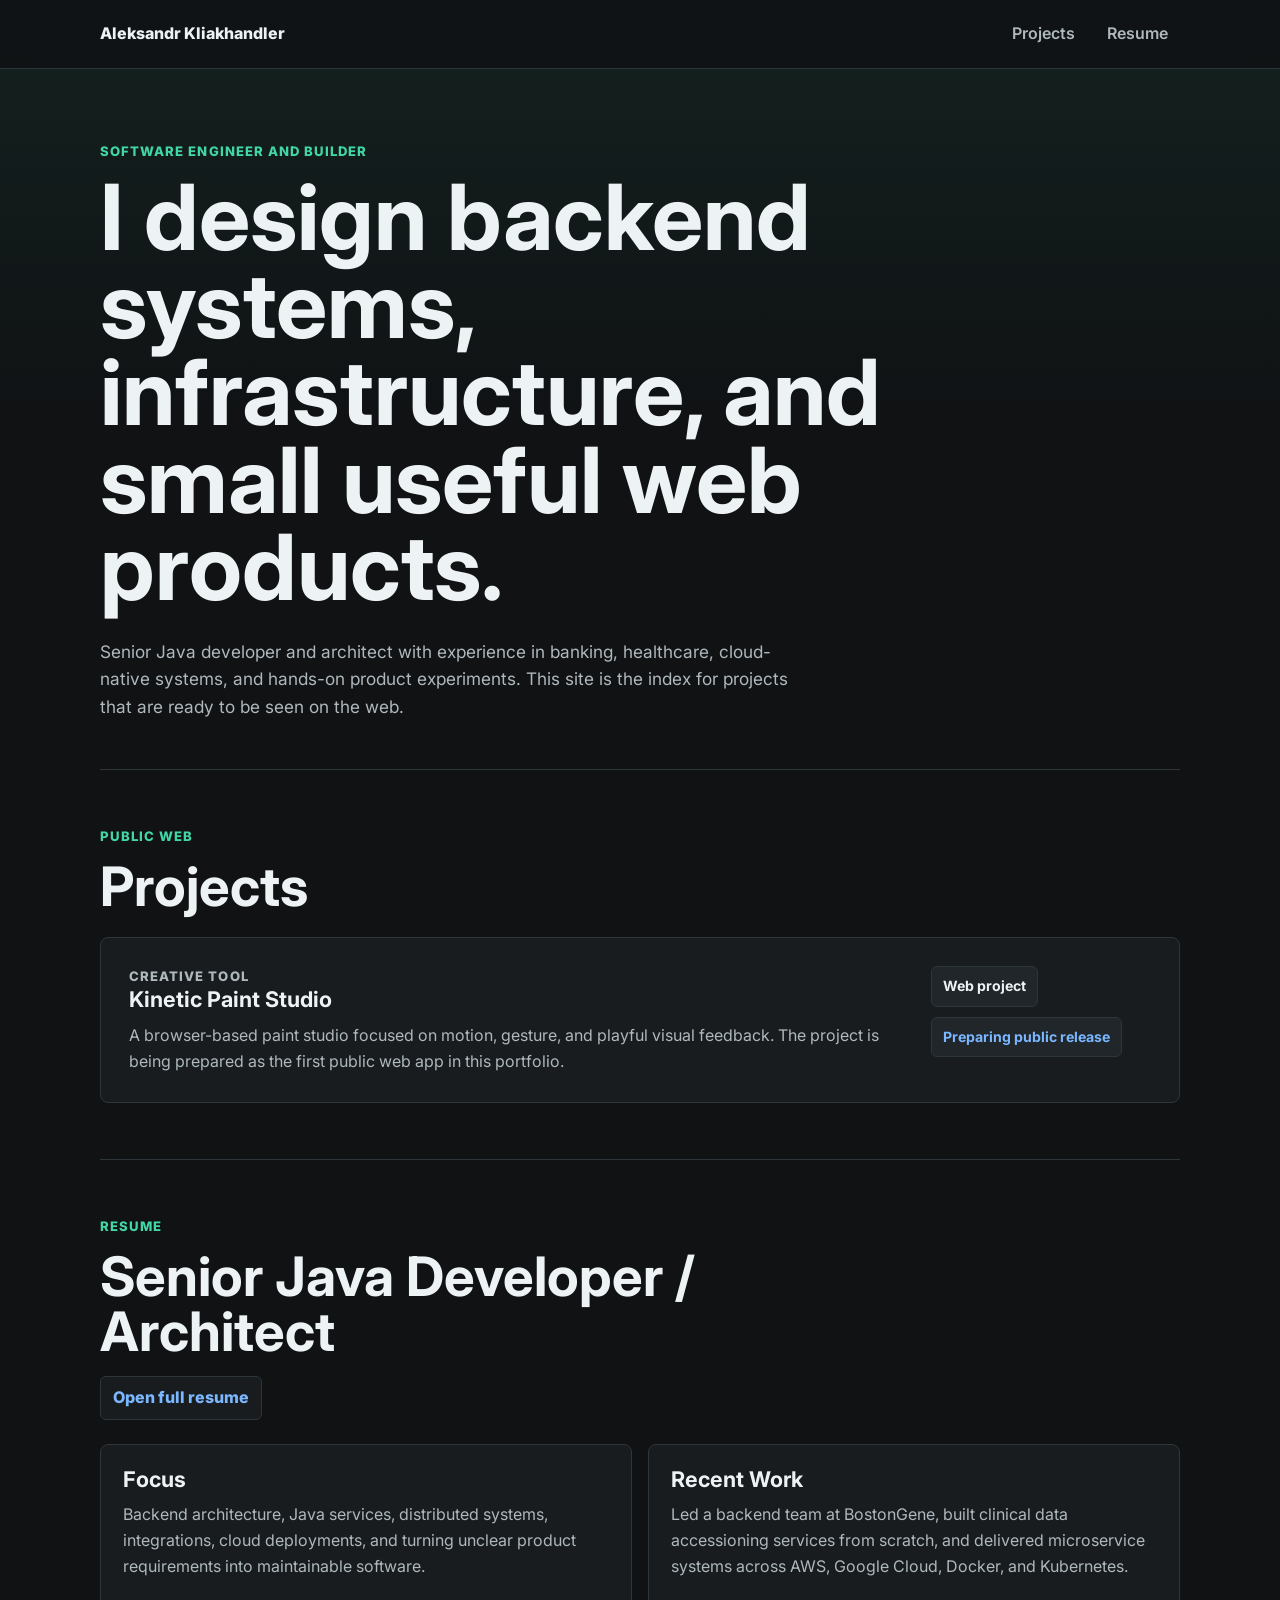
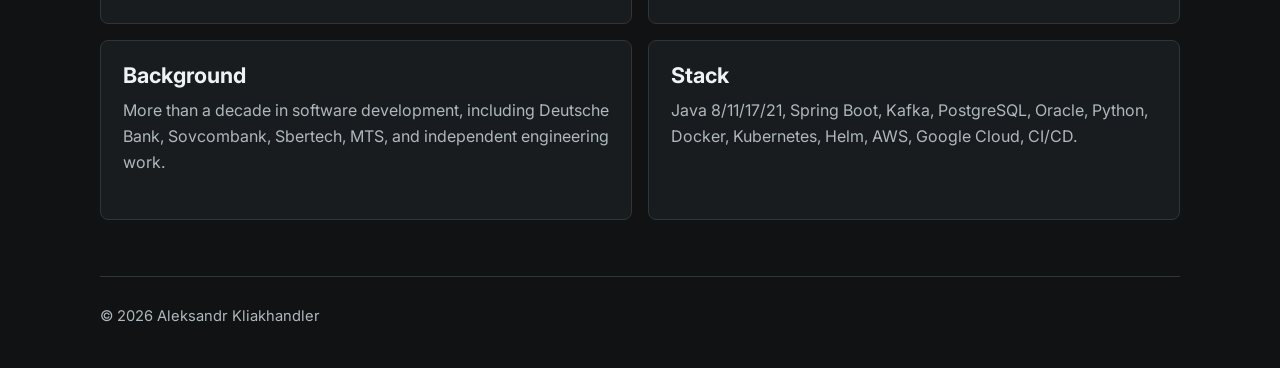
==== commit 7f087b6c: "feat: add html resume page" ====
--- a/index.html
+++ b/index.html
@@ -16,7 +16,7 @@
             <a class="brand" href="/">Aleksandr Kliakhandler</a>
             <div class="nav-links">
                 <a href="#projects">Projects</a>
-                <a href="#resume">Resume</a>
+                <a href="resume.html">Resume</a>
             </div>
         </nav>
     </header>
@@ -59,6 +59,7 @@
             <div class="section-heading">
                 <p class="eyebrow">Resume</p>
                 <h2 id="resume-title">Senior Java Developer / Architect</h2>
+                <a class="text-link" href="resume.html">Open full resume</a>
             </div>
 
             <div class="resume-grid">
--- a/style.css
+++ b/style.css
@@ -135,6 +135,24 @@
     margin-bottom: 24px;
 }
 
+.text-link {
+    display: inline-flex;
+    align-items: center;
+    min-height: 40px;
+    margin-top: 18px;
+    padding: 8px 12px;
+    border: 1px solid var(--line);
+    border-radius: 6px;
+    background: var(--surface);
+    color: var(--accent-3);
+    font-weight: 800;
+}
+
+.text-link:hover {
+    color: var(--text);
+    border-color: var(--accent-3);
+}
+
 h2 {
     margin: 0;
     font-size: clamp(2rem, 5vw, 3.4rem);
@@ -225,6 +243,129 @@
     margin: 0;
 }
 
+.resume-page {
+    max-width: 920px;
+}
+
+.resume-hero {
+    padding: 64px 0 44px;
+    border-bottom: 1px solid var(--line);
+}
+
+.resume-hero h1 {
+    font-size: clamp(2.7rem, 8vw, 5.2rem);
+}
+
+.resume-title {
+    margin: 18px 0 0;
+    color: var(--muted);
+    font-size: 1.28rem;
+    font-weight: 700;
+}
+
+.contact-row {
+    display: flex;
+    flex-wrap: wrap;
+    gap: 10px;
+    margin-top: 24px;
+}
+
+.contact-row a,
+.contact-row span {
+    min-height: 38px;
+    display: inline-flex;
+    align-items: center;
+    padding: 8px 11px;
+    border: 1px solid var(--line);
+    border-radius: 6px;
+    background: var(--surface);
+    color: var(--muted);
+    font-weight: 700;
+}
+
+.contact-row a:hover {
+    color: var(--text);
+    border-color: var(--accent);
+}
+
+.resume-block {
+    padding: 42px 0;
+    border-bottom: 1px solid var(--line);
+}
+
+.resume-block h2 {
+    margin-bottom: 22px;
+    font-size: clamp(1.7rem, 4vw, 2.6rem);
+}
+
+.resume-block > p {
+    max-width: 820px;
+    margin: 0;
+    color: var(--muted);
+}
+
+.experience-list {
+    display: grid;
+    gap: 18px;
+}
+
+.experience-item {
+    display: grid;
+    grid-template-columns: 170px minmax(0, 1fr);
+    gap: 22px;
+    padding: 22px;
+    border: 1px solid var(--line);
+    border-radius: 8px;
+    background: var(--surface);
+}
+
+.experience-date {
+    color: var(--accent);
+    font-weight: 800;
+}
+
+.experience-content h3,
+.skills-list h3 {
+    margin: 0 0 6px;
+    font-size: 1.18rem;
+}
+
+.tech-stack {
+    margin: 0 0 12px;
+    color: var(--accent-2);
+    font-size: 0.94rem;
+    font-weight: 700;
+}
+
+.experience-content ul {
+    margin: 0;
+    padding-left: 20px;
+    color: var(--muted);
+}
+
+.experience-content li + li {
+    margin-top: 6px;
+}
+
+.skills-list {
+    display: grid;
+    grid-template-columns: repeat(2, minmax(0, 1fr));
+    gap: 16px;
+}
+
+.skills-list > div {
+    min-height: 138px;
+    padding: 20px;
+    border: 1px solid var(--line);
+    border-radius: 8px;
+    background: var(--surface);
+}
+
+.skills-list p {
+    margin: 0;
+    color: var(--muted);
+}
+
 @media (max-width: 760px) {
     .nav {
         min-height: 62px;
@@ -244,7 +385,9 @@
     }
 
     .project-card,
-    .resume-grid {
+    .resume-grid,
+    .experience-item,
+    .skills-list {
         grid-template-columns: 1fr;
     }
 
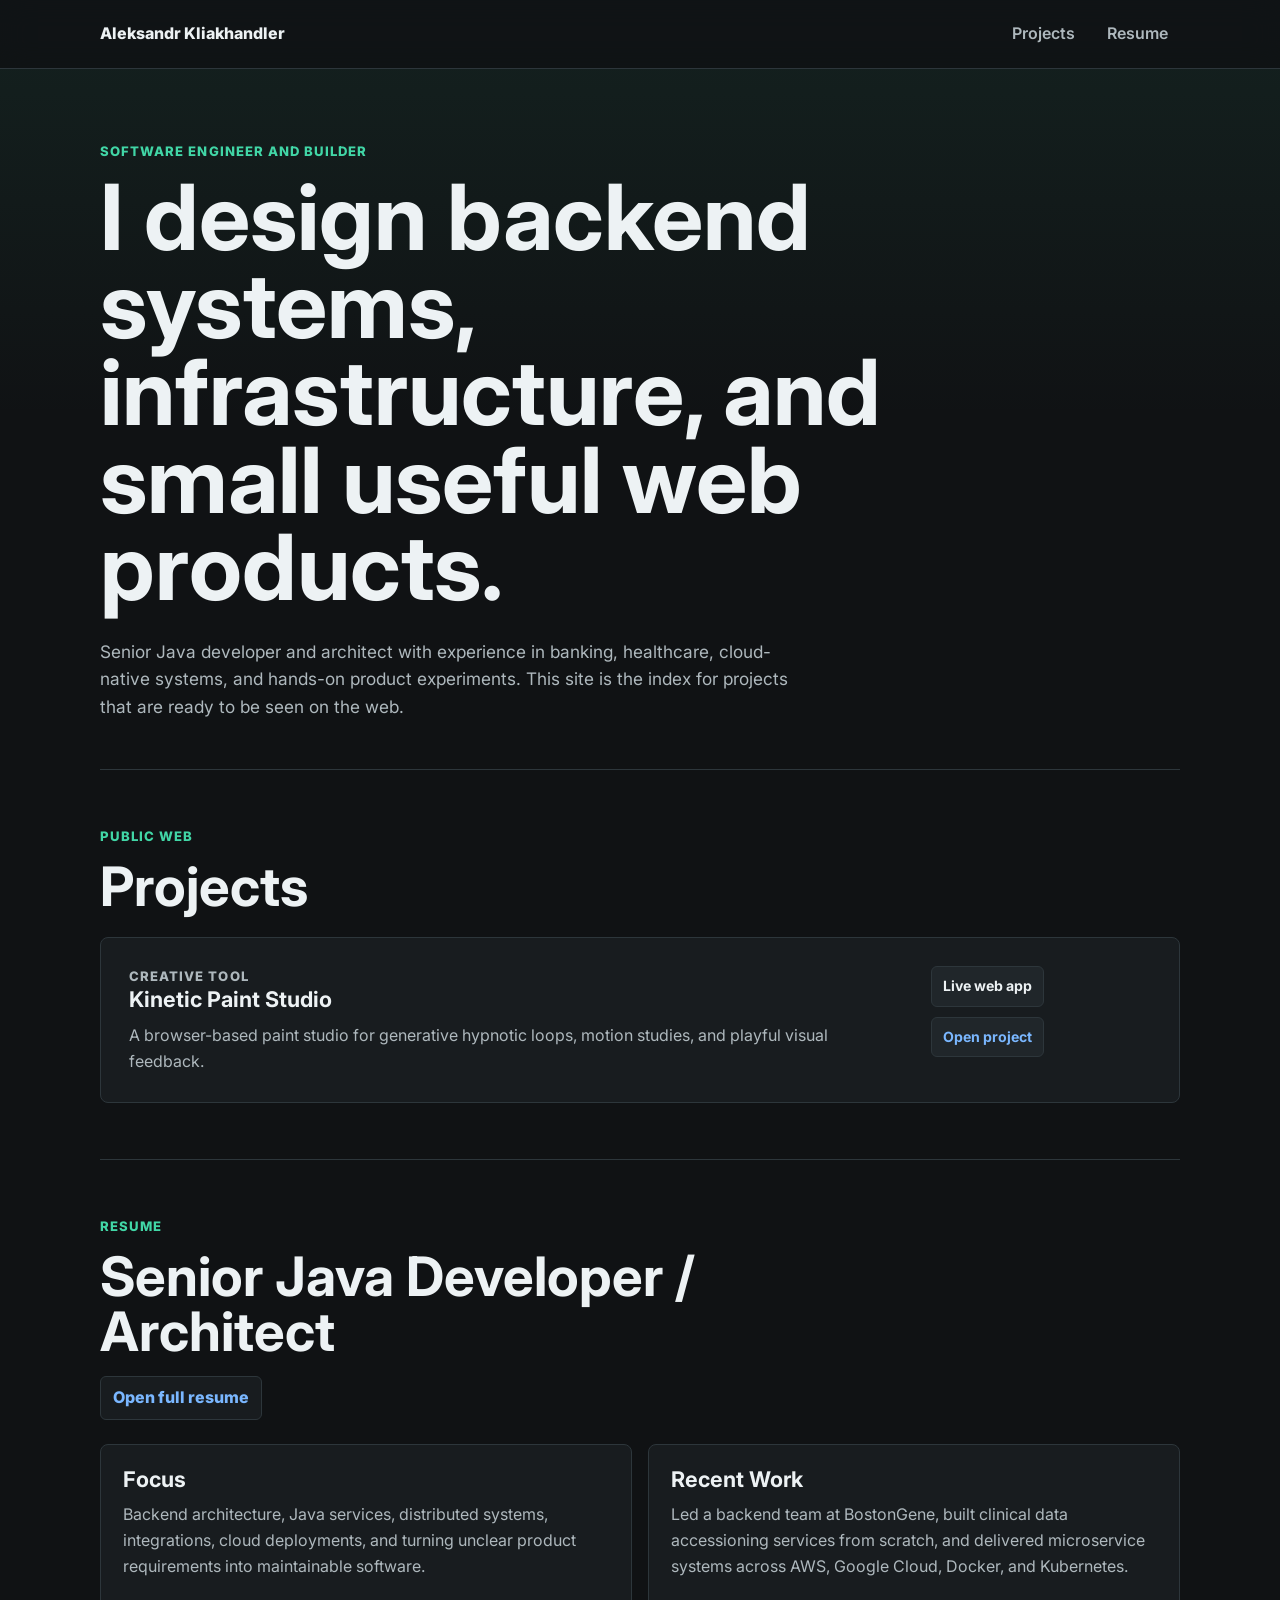
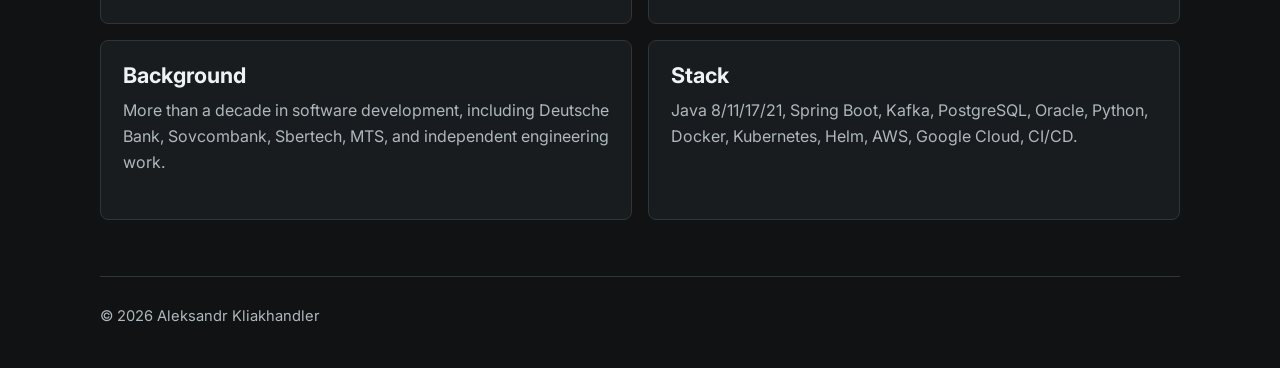
==== commit ebcb006c: "Link Kinetic Paint Studio project" ====
--- a/index.html
+++ b/index.html
@@ -39,20 +39,20 @@
                 <h2 id="projects-title">Projects</h2>
             </div>
 
-            <article class="project-card">
+            <a class="project-card" href="https://loop-generator.aleksandrkliakhandler.com/">
                 <div class="project-main">
                     <p class="project-kicker">Creative tool</p>
                     <h3>Kinetic Paint Studio</h3>
                     <p>
-                        A browser-based paint studio focused on motion, gesture, and playful visual feedback.
-                        The project is being prepared as the first public web app in this portfolio.
+                        A browser-based paint studio for generative hypnotic loops, motion studies,
+                        and playful visual feedback.
                     </p>
                 </div>
                 <div class="project-meta" aria-label="Kinetic Paint Studio status">
-                    <span>Web project</span>
-                    <span>Preparing public release</span>
+                    <span>Live web app</span>
+                    <span>Open project</span>
                 </div>
-            </article>
+            </a>
         </section>
 
         <section id="resume" class="section resume-section" aria-labelledby="resume-title">
--- a/style.css
+++ b/style.css
@@ -171,6 +171,12 @@
     background: var(--surface);
 }
 
+.project-card:hover,
+.project-card:focus-visible {
+    border-color: var(--accent-3);
+    background: var(--surface-strong);
+}
+
 .project-kicker {
     margin: 0 0 8px;
     color: var(--accent-2);
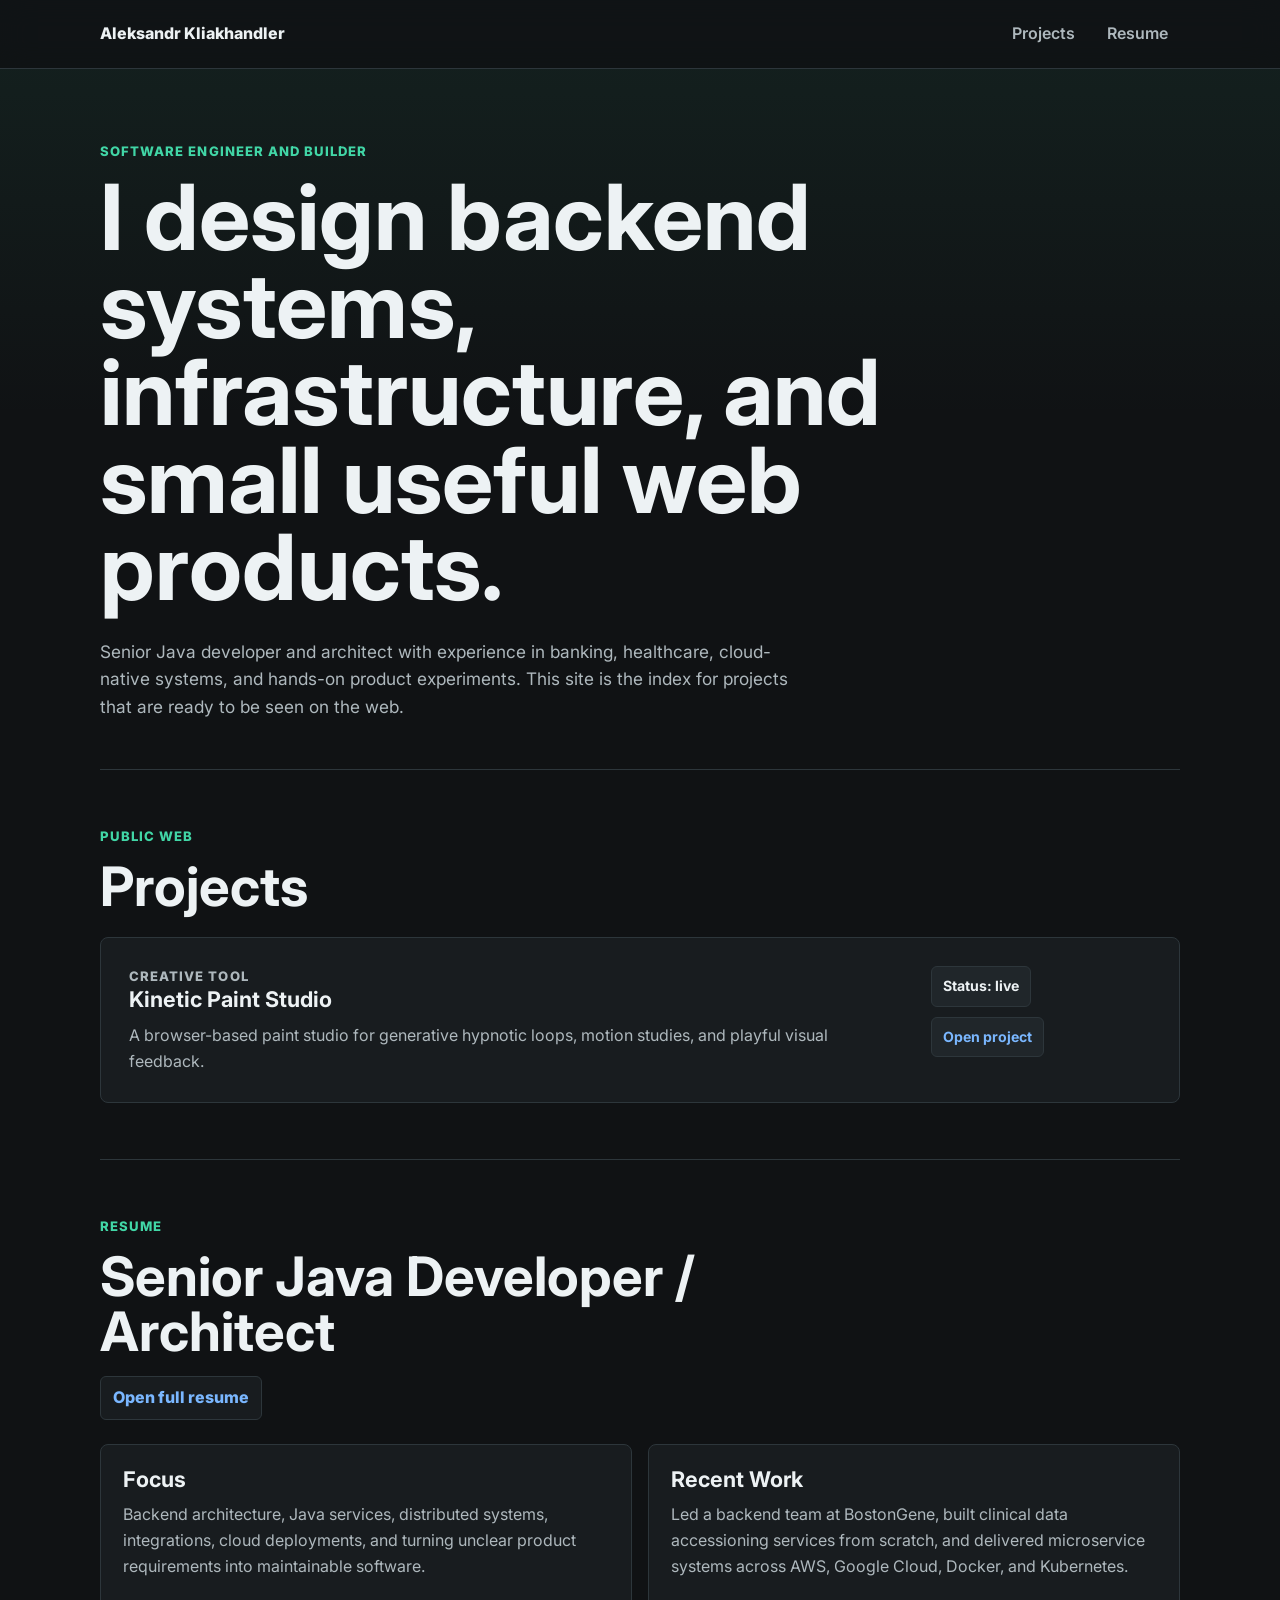
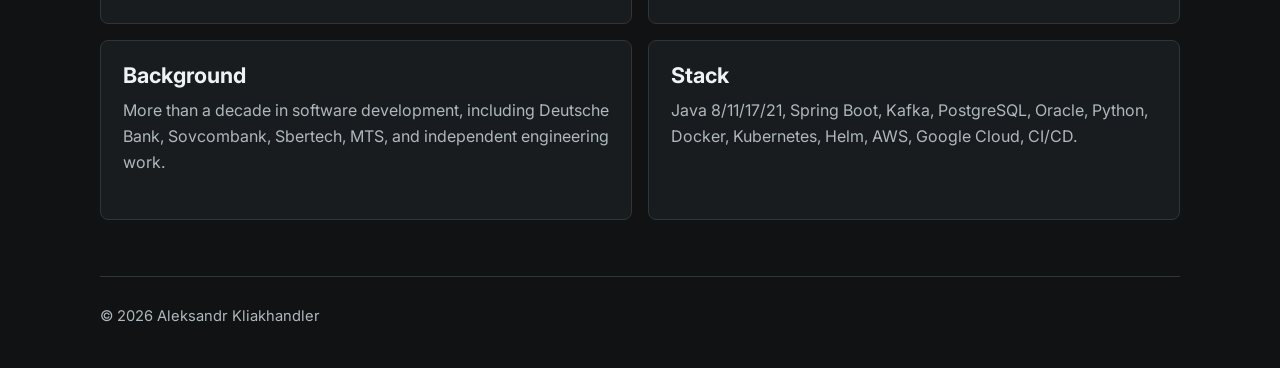
==== commit 13e32550: "Clarify project card action" ====
--- a/index.html
+++ b/index.html
@@ -39,7 +39,7 @@
                 <h2 id="projects-title">Projects</h2>
             </div>
 
-            <a class="project-card" href="https://loop-generator.aleksandrkliakhandler.com/">
+            <article class="project-card">
                 <div class="project-main">
                     <p class="project-kicker">Creative tool</p>
                     <h3>Kinetic Paint Studio</h3>
@@ -49,10 +49,10 @@
                     </p>
                 </div>
                 <div class="project-meta" aria-label="Kinetic Paint Studio status">
-                    <span>Live web app</span>
-                    <span>Open project</span>
+                    <span>Status: live</span>
+                    <a class="project-link" href="https://loop-generator.aleksandrkliakhandler.com/">Open project</a>
                 </div>
-            </a>
+            </article>
         </section>
 
         <section id="resume" class="section resume-section" aria-labelledby="resume-title">
--- a/style.css
+++ b/style.css
@@ -171,12 +171,6 @@
     background: var(--surface);
 }
 
-.project-card:hover,
-.project-card:focus-visible {
-    border-color: var(--accent-3);
-    background: var(--surface-strong);
-}
-
 .project-kicker {
     margin: 0 0 8px;
     color: var(--accent-2);
@@ -204,7 +198,8 @@
     gap: 10px;
 }
 
-.project-meta span {
+.project-meta span,
+.project-link {
     min-height: 38px;
     display: inline-flex;
     align-items: center;
@@ -219,8 +214,15 @@
     font-weight: 700;
 }
 
-.project-meta span:last-child {
+.project-link {
     color: var(--accent-3);
+}
+
+.project-link:hover,
+.project-link:focus-visible {
+    border-color: var(--accent-3);
+    background: var(--surface);
+    color: var(--text);
 }
 
 .resume-grid {
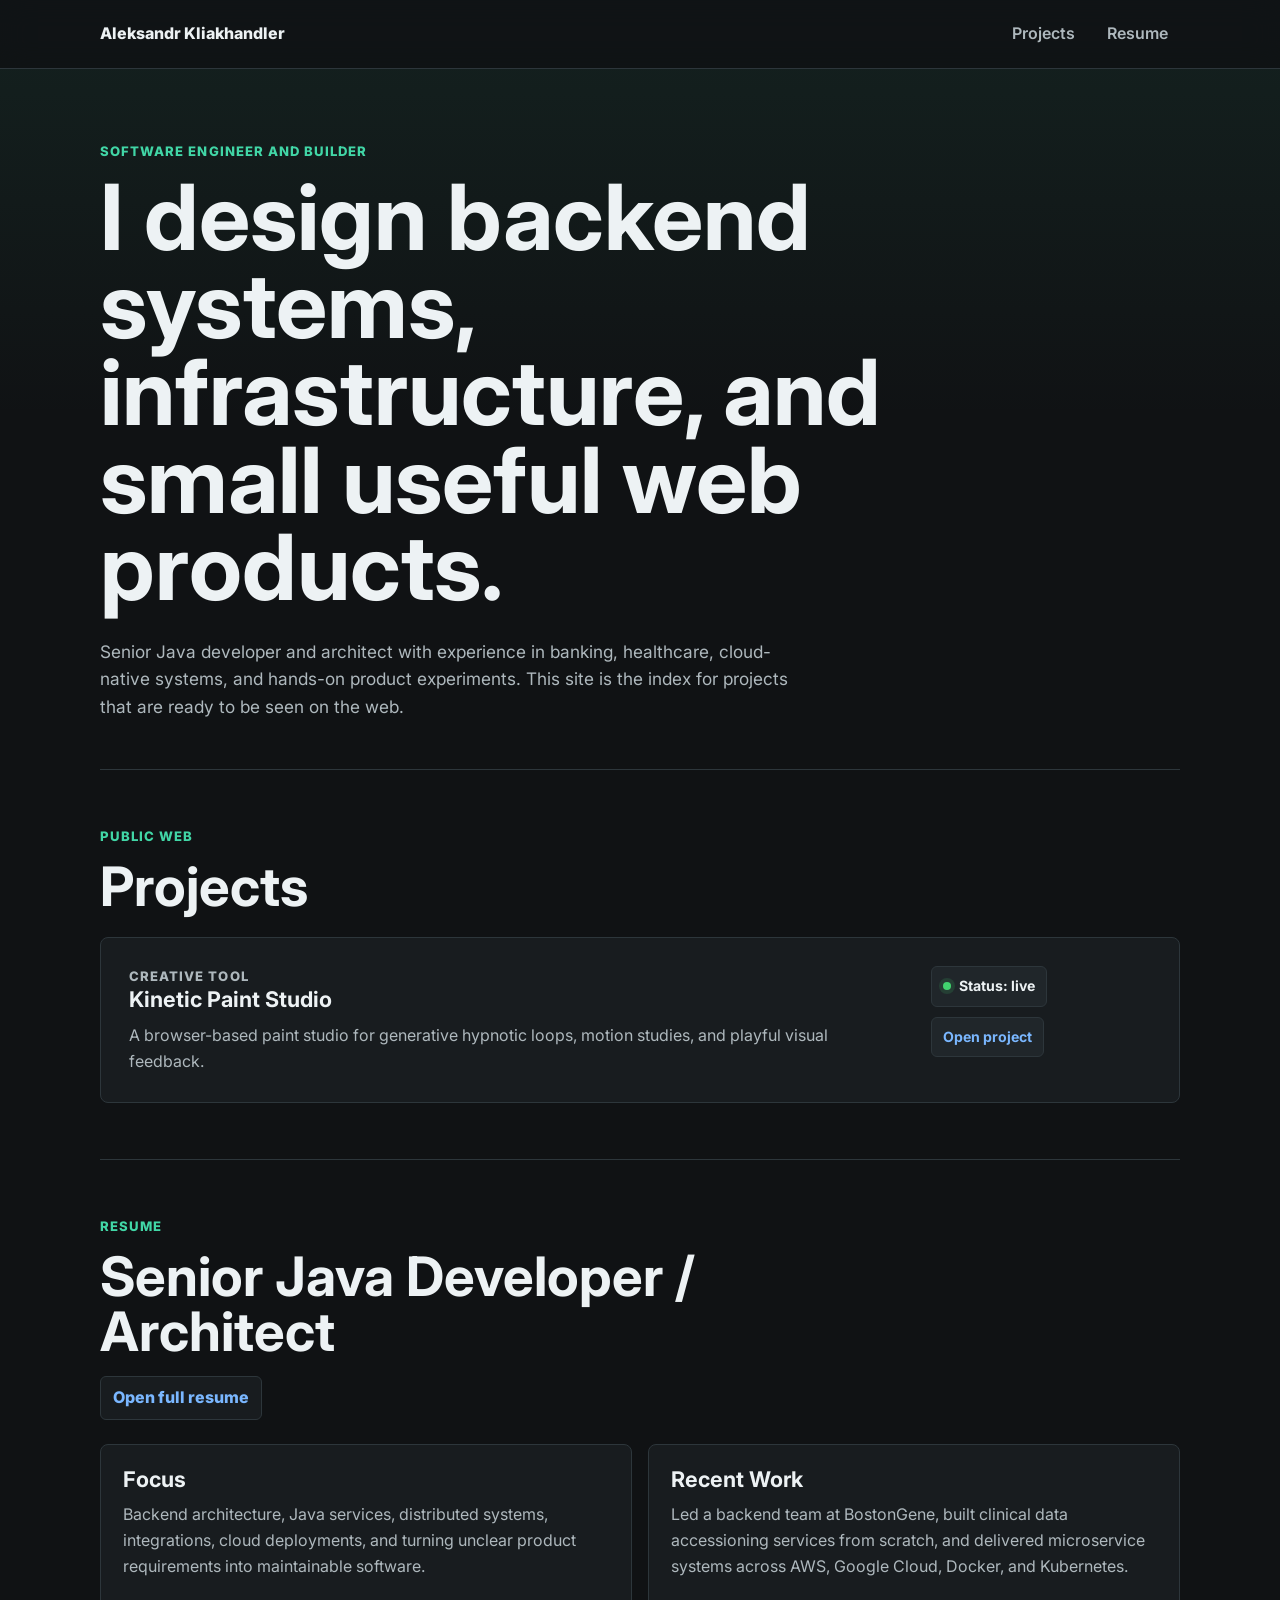
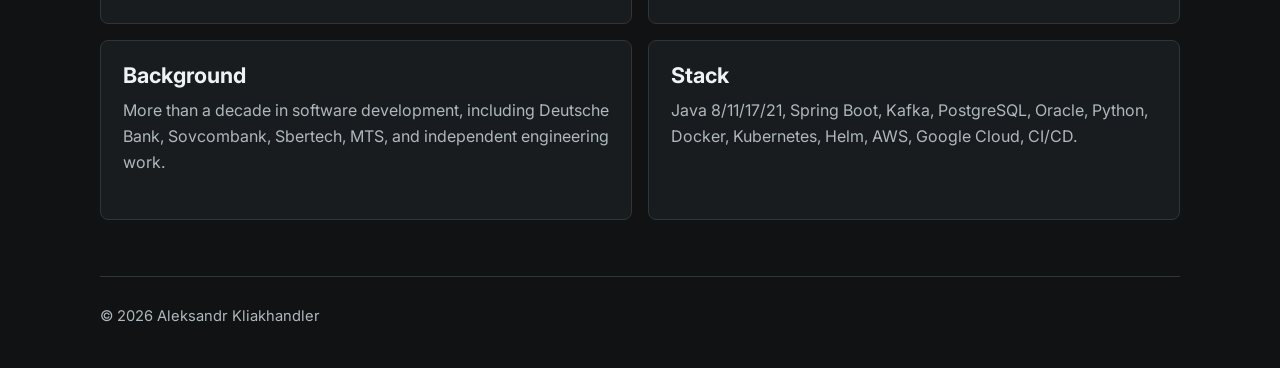
==== commit 4aa1cc1f: "Add live status indicator" ====
--- a/index.html
+++ b/index.html
@@ -49,7 +49,7 @@
                     </p>
                 </div>
                 <div class="project-meta" aria-label="Kinetic Paint Studio status">
-                    <span>Status: live</span>
+                    <span class="status-live">Status: live</span>
                     <a class="project-link" href="https://loop-generator.aleksandrkliakhandler.com/">Open project</a>
                 </div>
             </article>
--- a/style.css
+++ b/style.css
@@ -218,6 +218,19 @@
     color: var(--accent-3);
 }
 
+.status-live {
+    gap: 8px;
+}
+
+.status-live::before {
+    width: 8px;
+    height: 8px;
+    border-radius: 50%;
+    background: #41d66f;
+    box-shadow: 0 0 0 4px rgba(65, 214, 111, 0.14);
+    content: "";
+}
+
 .project-link:hover,
 .project-link:focus-visible {
     border-color: var(--accent-3);
